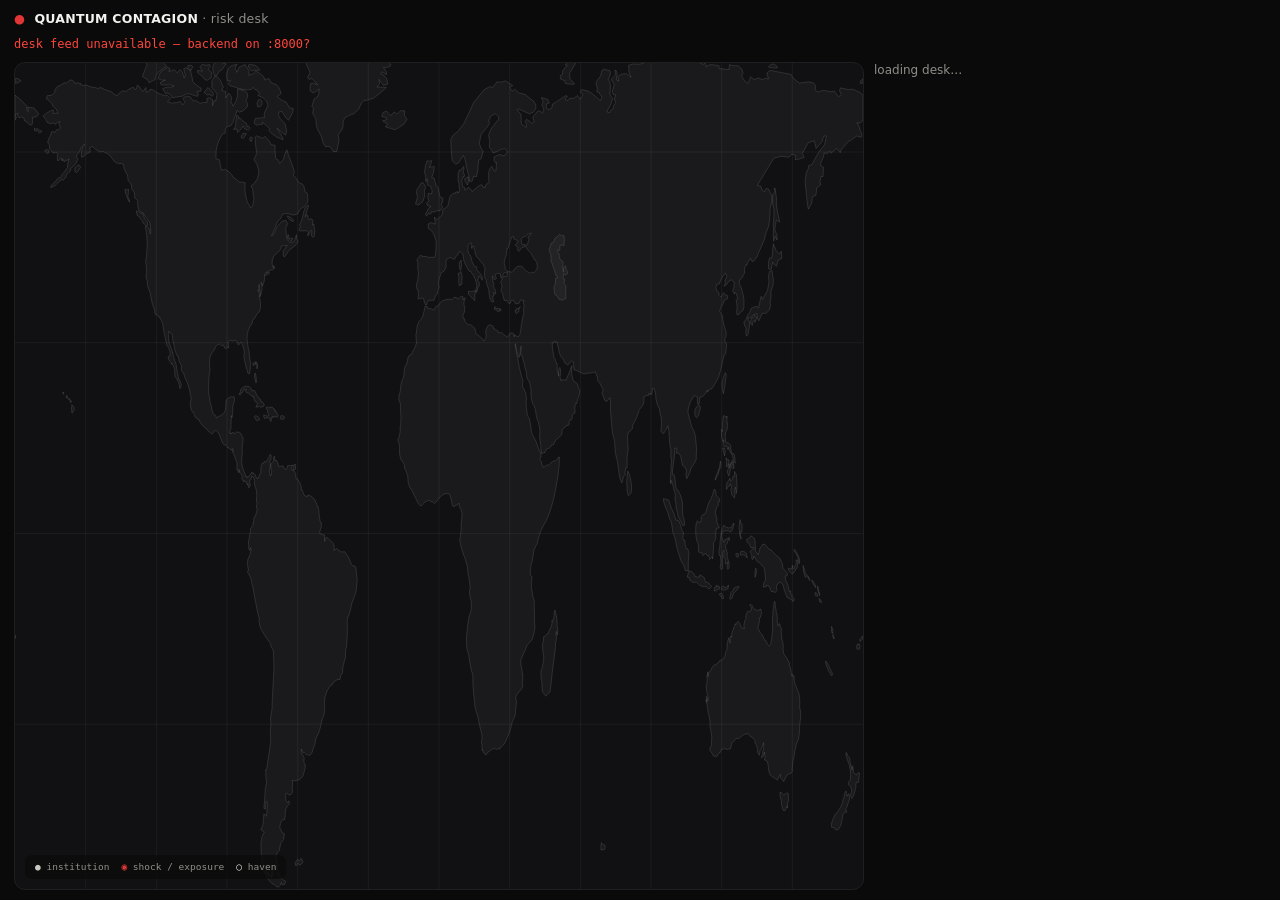
==== index.html @ dc88ade4 "QContagion console — static build of the supervisory console Built from the private research repo by" ====
<!DOCTYPE html><!--bfI4j7u8TC_HMG5vgcjnO--><html lang="en"><head><meta charSet="utf-8"/><meta name="viewport" content="width=device-width, initial-scale=1"/><link rel="stylesheet" href="/_next/static/css/39694042238bad13.css" data-precedence="next"/><link rel="preload" as="script" fetchPriority="low" href="/_next/static/chunks/webpack-8dfdf769a58cec77.js"/><script src="/_next/static/chunks/4bd1b696-c023c6e3521b1417.js" async=""></script><script src="/_next/static/chunks/255-64e783496c90356a.js" async=""></script><script src="/_next/static/chunks/main-app-7f1afc68d63e1c45.js" async=""></script><script src="/_next/static/chunks/app/page-2b23c07a0e0adbb5.js" async=""></script><title>Quantum Contagion — Risk Terminal</title><meta name="description" content="Self-assembling systemic-risk terminal. The engine decides which panels fire; the UI only renders validated skills."/><script src="/_next/static/chunks/polyfills-42372ed130431b0a.js" noModule=""></script></head><body><div hidden=""><!--$--><!--/$--></div><main style="display:flex;flex-direction:column;height:100vh;padding:10px 14px;gap:8px"><div style="display:flex;align-items:baseline;gap:12px"><span style="font-size:12.5px;font-weight:700;letter-spacing:0.02em"><span style="color:var(--red)">●</span>  QUANTUM CONTAGION<span style="color:var(--ink-soft);font-weight:400"> · risk desk</span></span><div style="flex:1"></div></div><div style="flex:1;display:flex;gap:10px;min-height:0"><div style="flex:1;background:var(--panel);border:1px solid var(--hair);border-radius:11px;overflow:hidden;position:relative;min-width:0"><div style="position:relative;width:100%;height:100%"><canvas style="display:block;cursor:default"></canvas></div><div class="mono" style="position:absolute;left:10px;bottom:10px;display:flex;gap:12px;align-items:center;background:rgba(10,10,11,0.72);padding:5px 10px;border-radius:7px;font-size:9.5px;color:var(--ink-soft)"><span><span style="color:#c9c9c4">●</span> institution</span><span><span style="color:var(--red)">◉</span> shock / exposure</span><span><span style="color:var(--ink)">○</span> haven</span></div></div><div style="width:392px;min-height:0"><div style="color:var(--ink-soft);font-size:12px">loading desk…</div></div></div></main><!--$--><!--/$--><script src="/_next/static/chunks/webpack-8dfdf769a58cec77.js" id="_R_" async=""></script><script>(self.__next_f=self.__next_f||[]).push([0])</script><script>self.__next_f.push([1,"1:\"$Sreact.fragment\"\n2:I[9766,[],\"\"]\n3:I[8924,[],\"\"]\n4:I[1959,[],\"ClientPageRoot\"]\n5:I[5613,[\"974\",\"static/chunks/app/page-2b23c07a0e0adbb5.js\"],\"default\"]\n8:I[4431,[],\"OutletBoundary\"]\na:I[5278,[],\"AsyncMetadataOutlet\"]\nc:I[4431,[],\"ViewportBoundary\"]\ne:I[4431,[],\"MetadataBoundary\"]\nf:\"$Sreact.suspense\"\n11:I[7150,[],\"\"]\n:HL[\"/_next/static/css/39694042238bad13.css\",\"style\"]\n"])</script><script>self.__next_f.push([1,"0:{\"P\":null,\"b\":\"bfI4j7u8TC_HMG5vgcjnO\",\"p\":\"\",\"c\":[\"\",\"\"],\"i\":false,\"f\":[[[\"\",{\"children\":[\"__PAGE__\",{}]},\"$undefined\",\"$undefined\",true],[\"\",[\"$\",\"$1\",\"c\",{\"children\":[[[\"$\",\"link\",\"0\",{\"rel\":\"stylesheet\",\"href\":\"/_next/static/css/39694042238bad13.css\",\"precedence\":\"next\",\"crossOrigin\":\"$undefined\",\"nonce\":\"$undefined\"}]],[\"$\",\"html\",null,{\"lang\":\"en\",\"children\":[\"$\",\"body\",null,{\"children\":[\"$\",\"$L2\",null,{\"parallelRouterKey\":\"children\",\"error\":\"$undefined\",\"errorStyles\":\"$undefined\",\"errorScripts\":\"$undefined\",\"template\":[\"$\",\"$L3\",null,{}],\"templateStyles\":\"$undefined\",\"templateScripts\":\"$undefined\",\"notFound\":[[[\"$\",\"title\",null,{\"children\":\"404: This page could not be found.\"}],[\"$\",\"div\",null,{\"style\":{\"fontFamily\":\"system-ui,\\\"Segoe UI\\\",Roboto,Helvetica,Arial,sans-serif,\\\"Apple Color Emoji\\\",\\\"Segoe UI Emoji\\\"\",\"height\":\"100vh\",\"textAlign\":\"center\",\"display\":\"flex\",\"flexDirection\":\"column\",\"alignItems\":\"center\",\"justifyContent\":\"center\"},\"children\":[\"$\",\"div\",null,{\"children\":[[\"$\",\"style\",null,{\"dangerouslySetInnerHTML\":{\"__html\":\"body{color:#000;background:#fff;margin:0}.next-error-h1{border-right:1px solid rgba(0,0,0,.3)}@media (prefers-color-scheme:dark){body{color:#fff;background:#000}.next-error-h1{border-right:1px solid rgba(255,255,255,.3)}}\"}}],[\"$\",\"h1\",null,{\"className\":\"next-error-h1\",\"style\":{\"display\":\"inline-block\",\"margin\":\"0 20px 0 0\",\"padding\":\"0 23px 0 0\",\"fontSize\":24,\"fontWeight\":500,\"verticalAlign\":\"top\",\"lineHeight\":\"49px\"},\"children\":404}],[\"$\",\"div\",null,{\"style\":{\"display\":\"inline-block\"},\"children\":[\"$\",\"h2\",null,{\"style\":{\"fontSize\":14,\"fontWeight\":400,\"lineHeight\":\"49px\",\"margin\":0},\"children\":\"This page could not be found.\"}]}]]}]}]],[]],\"forbidden\":\"$undefined\",\"unauthorized\":\"$undefined\"}]}]}]]}],{\"children\":[\"__PAGE__\",[\"$\",\"$1\",\"c\",{\"children\":[[\"$\",\"$L4\",null,{\"Component\":\"$5\",\"searchParams\":{},\"params\":{},\"promises\":[\"$@6\",\"$@7\"]}],null,[\"$\",\"$L8\",null,{\"children\":[\"$L9\",[\"$\",\"$La\",null,{\"promise\":\"$@b\"}]]}]]}],{},null,false]},null,false],[\"$\",\"$1\",\"h\",{\"children\":[null,[[\"$\",\"$Lc\",null,{\"children\":\"$Ld\"}],null],[\"$\",\"$Le\",null,{\"children\":[\"$\",\"div\",null,{\"hidden\":true,\"children\":[\"$\",\"$f\",null,{\"fallback\":null,\"children\":\"$L10\"}]}]}]]}],false]],\"m\":\"$undefined\",\"G\":[\"$11\",[]],\"s\":false,\"S\":true}\n"])</script><script>self.__next_f.push([1,"6:{}\n7:\"$0:f:0:1:2:children:1:props:children:0:props:params\"\n"])</script><script>self.__next_f.push([1,"d:[[\"$\",\"meta\",\"0\",{\"charSet\":\"utf-8\"}],[\"$\",\"meta\",\"1\",{\"name\":\"viewport\",\"content\":\"width=device-width, initial-scale=1\"}]]\n9:null\n"])</script><script>self.__next_f.push([1,"b:{\"metadata\":[[\"$\",\"title\",\"0\",{\"children\":\"Quantum Contagion — Risk Terminal\"}],[\"$\",\"meta\",\"1\",{\"name\":\"description\",\"content\":\"Self-assembling systemic-risk terminal. The engine decides which panels fire; the UI only renders validated skills.\"}]],\"error\":null,\"digest\":\"$undefined\"}\n"])</script><script>self.__next_f.push([1,"10:\"$b:metadata\"\n"])</script></body></html>
---- _next/static/css/39694042238bad13.css ----
:root{--paper:#0a0a0b;--panel:#111113;--ink:#f2f2ef;--ink-soft:#8f8f89;--hair:#1f1f22;--hair-strong:#2e2e32;--red:#e23636;--accent:#e23636;--calm:#8f8f89;--elevated:#a8524a;--severe:#d0413a;--systemic:#ff453a;--mono:ui-monospace,"SF Mono","Cascadia Code","JetBrains Mono",Menlo,monospace;--sans:"Inter",system-ui,-apple-system,"Segoe UI",sans-serif}*{box-sizing:border-box}body,html{margin:0;padding:0;height:100%;overflow:hidden}body{background:var(--paper);color:var(--ink);font-family:var(--sans);font-size:14px;line-height:1.45;-webkit-font-smoothing:antialiased}h1,h2,h3{text-wrap:balance;font-weight:600}.mono{font-family:var(--mono)}.mono,.tnum{font-feature-settings:"tnum";font-variant-numeric:tabular-nums}a{color:var(--ink)}button{font-family:inherit}:focus-visible{outline:1.5px solid var(--red);outline-offset:2px}::-webkit-scrollbar{width:6px;height:6px}::-webkit-scrollbar-thumb{background:var(--hair-strong);border-radius:3px}::-webkit-scrollbar-track{background:transparent}
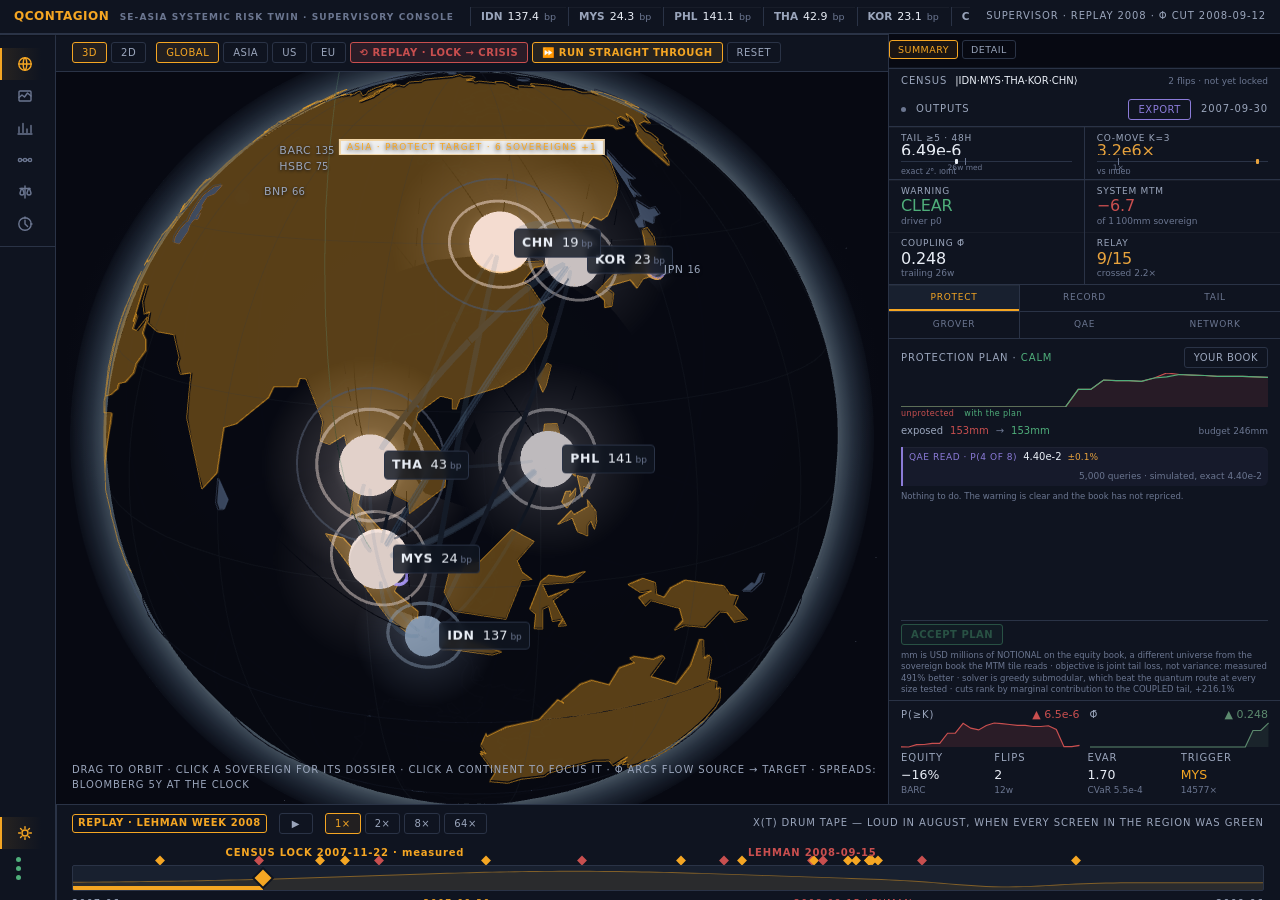
==== commit 617cca5b: "Root redirects to the console A visitor landing on the root got the page that calls a backend, which" ====
--- a/index.html
+++ b/index.html
@@ -1 +1 @@
-<!DOCTYPE html><!--bfI4j7u8TC_HMG5vgcjnO--><html lang="en"><head><meta charSet="utf-8"/><meta name="viewport" content="width=device-width, initial-scale=1"/><link rel="stylesheet" href="/_next/static/css/39694042238bad13.css" data-precedence="next"/><link rel="preload" as="script" fetchPriority="low" href="/_next/static/chunks/webpack-8dfdf769a58cec77.js"/><script src="/_next/static/chunks/4bd1b696-c023c6e3521b1417.js" async=""></script><script src="/_next/static/chunks/255-64e783496c90356a.js" async=""></script><script src="/_next/static/chunks/main-app-7f1afc68d63e1c45.js" async=""></script><script src="/_next/static/chunks/app/page-2b23c07a0e0adbb5.js" async=""></script><title>Quantum Contagion — Risk Terminal</title><meta name="description" content="Self-assembling systemic-risk terminal. The engine decides which panels fire; the UI only renders validated skills."/><script src="/_next/static/chunks/polyfills-42372ed130431b0a.js" noModule=""></script></head><body><div hidden=""><!--$--><!--/$--></div><main style="display:flex;flex-direction:column;height:100vh;padding:10px 14px;gap:8px"><div style="display:flex;align-items:baseline;gap:12px"><span style="font-size:12.5px;font-weight:700;letter-spacing:0.02em"><span style="color:var(--red)">●</span>  QUANTUM CONTAGION<span style="color:var(--ink-soft);font-weight:400"> · risk desk</span></span><div style="flex:1"></div></div><div style="flex:1;display:flex;gap:10px;min-height:0"><div style="flex:1;background:var(--panel);border:1px solid var(--hair);border-radius:11px;overflow:hidden;position:relative;min-width:0"><div style="position:relative;width:100%;height:100%"><canvas style="display:block;cursor:default"></canvas></div><div class="mono" style="position:absolute;left:10px;bottom:10px;display:flex;gap:12px;align-items:center;background:rgba(10,10,11,0.72);padding:5px 10px;border-radius:7px;font-size:9.5px;color:var(--ink-soft)"><span><span style="color:#c9c9c4">●</span> institution</span><span><span style="color:var(--red)">◉</span> shock / exposure</span><span><span style="color:var(--ink)">○</span> haven</span></div></div><div style="width:392px;min-height:0"><div style="color:var(--ink-soft);font-size:12px">loading desk…</div></div></div></main><!--$--><!--/$--><script src="/_next/static/chunks/webpack-8dfdf769a58cec77.js" id="_R_" async=""></script><script>(self.__next_f=self.__next_f||[]).push([0])</script><script>self.__next_f.push([1,"1:\"$Sreact.fragment\"\n2:I[9766,[],\"\"]\n3:I[8924,[],\"\"]\n4:I[1959,[],\"ClientPageRoot\"]\n5:I[5613,[\"974\",\"static/chunks/app/page-2b23c07a0e0adbb5.js\"],\"default\"]\n8:I[4431,[],\"OutletBoundary\"]\na:I[5278,[],\"AsyncMetadataOutlet\"]\nc:I[4431,[],\"ViewportBoundary\"]\ne:I[4431,[],\"MetadataBoundary\"]\nf:\"$Sreact.suspense\"\n11:I[7150,[],\"\"]\n:HL[\"/_next/static/css/39694042238bad13.css\",\"style\"]\n"])</script><script>self.__next_f.push([1,"0:{\"P\":null,\"b\":\"bfI4j7u8TC_HMG5vgcjnO\",\"p\":\"\",\"c\":[\"\",\"\"],\"i\":false,\"f\":[[[\"\",{\"children\":[\"__PAGE__\",{}]},\"$undefined\",\"$undefined\",true],[\"\",[\"$\",\"$1\",\"c\",{\"children\":[[[\"$\",\"link\",\"0\",{\"rel\":\"stylesheet\",\"href\":\"/_next/static/css/39694042238bad13.css\",\"precedence\":\"next\",\"crossOrigin\":\"$undefined\",\"nonce\":\"$undefined\"}]],[\"$\",\"html\",null,{\"lang\":\"en\",\"children\":[\"$\",\"body\",null,{\"children\":[\"$\",\"$L2\",null,{\"parallelRouterKey\":\"children\",\"error\":\"$undefined\",\"errorStyles\":\"$undefined\",\"errorScripts\":\"$undefined\",\"template\":[\"$\",\"$L3\",null,{}],\"templateStyles\":\"$undefined\",\"templateScripts\":\"$undefined\",\"notFound\":[[[\"$\",\"title\",null,{\"children\":\"404: This page could not be found.\"}],[\"$\",\"div\",null,{\"style\":{\"fontFamily\":\"system-ui,\\\"Segoe UI\\\",Roboto,Helvetica,Arial,sans-serif,\\\"Apple Color Emoji\\\",\\\"Segoe UI Emoji\\\"\",\"height\":\"100vh\",\"textAlign\":\"center\",\"display\":\"flex\",\"flexDirection\":\"column\",\"alignItems\":\"center\",\"justifyContent\":\"center\"},\"children\":[\"$\",\"div\",null,{\"children\":[[\"$\",\"style\",null,{\"dangerouslySetInnerHTML\":{\"__html\":\"body{color:#000;background:#fff;margin:0}.next-error-h1{border-right:1px solid rgba(0,0,0,.3)}@media (prefers-color-scheme:dark){body{color:#fff;background:#000}.next-error-h1{border-right:1px solid rgba(255,255,255,.3)}}\"}}],[\"$\",\"h1\",null,{\"className\":\"next-error-h1\",\"style\":{\"display\":\"inline-block\",\"margin\":\"0 20px 0 0\",\"padding\":\"0 23px 0 0\",\"fontSize\":24,\"fontWeight\":500,\"verticalAlign\":\"top\",\"lineHeight\":\"49px\"},\"children\":404}],[\"$\",\"div\",null,{\"style\":{\"display\":\"inline-block\"},\"children\":[\"$\",\"h2\",null,{\"style\":{\"fontSize\":14,\"fontWeight\":400,\"lineHeight\":\"49px\",\"margin\":0},\"children\":\"This page could not be found.\"}]}]]}]}]],[]],\"forbidden\":\"$undefined\",\"unauthorized\":\"$undefined\"}]}]}]]}],{\"children\":[\"__PAGE__\",[\"$\",\"$1\",\"c\",{\"children\":[[\"$\",\"$L4\",null,{\"Component\":\"$5\",\"searchParams\":{},\"params\":{},\"promises\":[\"$@6\",\"$@7\"]}],null,[\"$\",\"$L8\",null,{\"children\":[\"$L9\",[\"$\",\"$La\",null,{\"promise\":\"$@b\"}]]}]]}],{},null,false]},null,false],[\"$\",\"$1\",\"h\",{\"children\":[null,[[\"$\",\"$Lc\",null,{\"children\":\"$Ld\"}],null],[\"$\",\"$Le\",null,{\"children\":[\"$\",\"div\",null,{\"hidden\":true,\"children\":[\"$\",\"$f\",null,{\"fallback\":null,\"children\":\"$L10\"}]}]}]]}],false]],\"m\":\"$undefined\",\"G\":[\"$11\",[]],\"s\":false,\"S\":true}\n"])</script><script>self.__next_f.push([1,"6:{}\n7:\"$0:f:0:1:2:children:1:props:children:0:props:params\"\n"])</script><script>self.__next_f.push([1,"d:[[\"$\",\"meta\",\"0\",{\"charSet\":\"utf-8\"}],[\"$\",\"meta\",\"1\",{\"name\":\"viewport\",\"content\":\"width=device-width, initial-scale=1\"}]]\n9:null\n"])</script><script>self.__next_f.push([1,"b:{\"metadata\":[[\"$\",\"title\",\"0\",{\"children\":\"Quantum Contagion — Risk Terminal\"}],[\"$\",\"meta\",\"1\",{\"name\":\"description\",\"content\":\"Self-assembling systemic-risk terminal. The engine decides which panels fire; the UI only renders validated skills.\"}]],\"error\":null,\"digest\":\"$undefined\"}\n"])</script><script>self.__next_f.push([1,"10:\"$b:metadata\"\n"])</script></body></html>+<!doctype html><html lang="en"><head><meta charset="utf-8"><meta http-equiv="refresh" content="0; url=./console/"><link rel="canonical" href="./console/"><title>QContagion Console</title><style>html{background:#070912;color:#9aa5bb;font:13px system-ui}a{color:#f5a623}body{display:grid;place-items:center;height:100vh;margin:0}</style></head><body><a href="./console/">QContagion Console</a><script>location.replace('./console/')</script></body></html>
